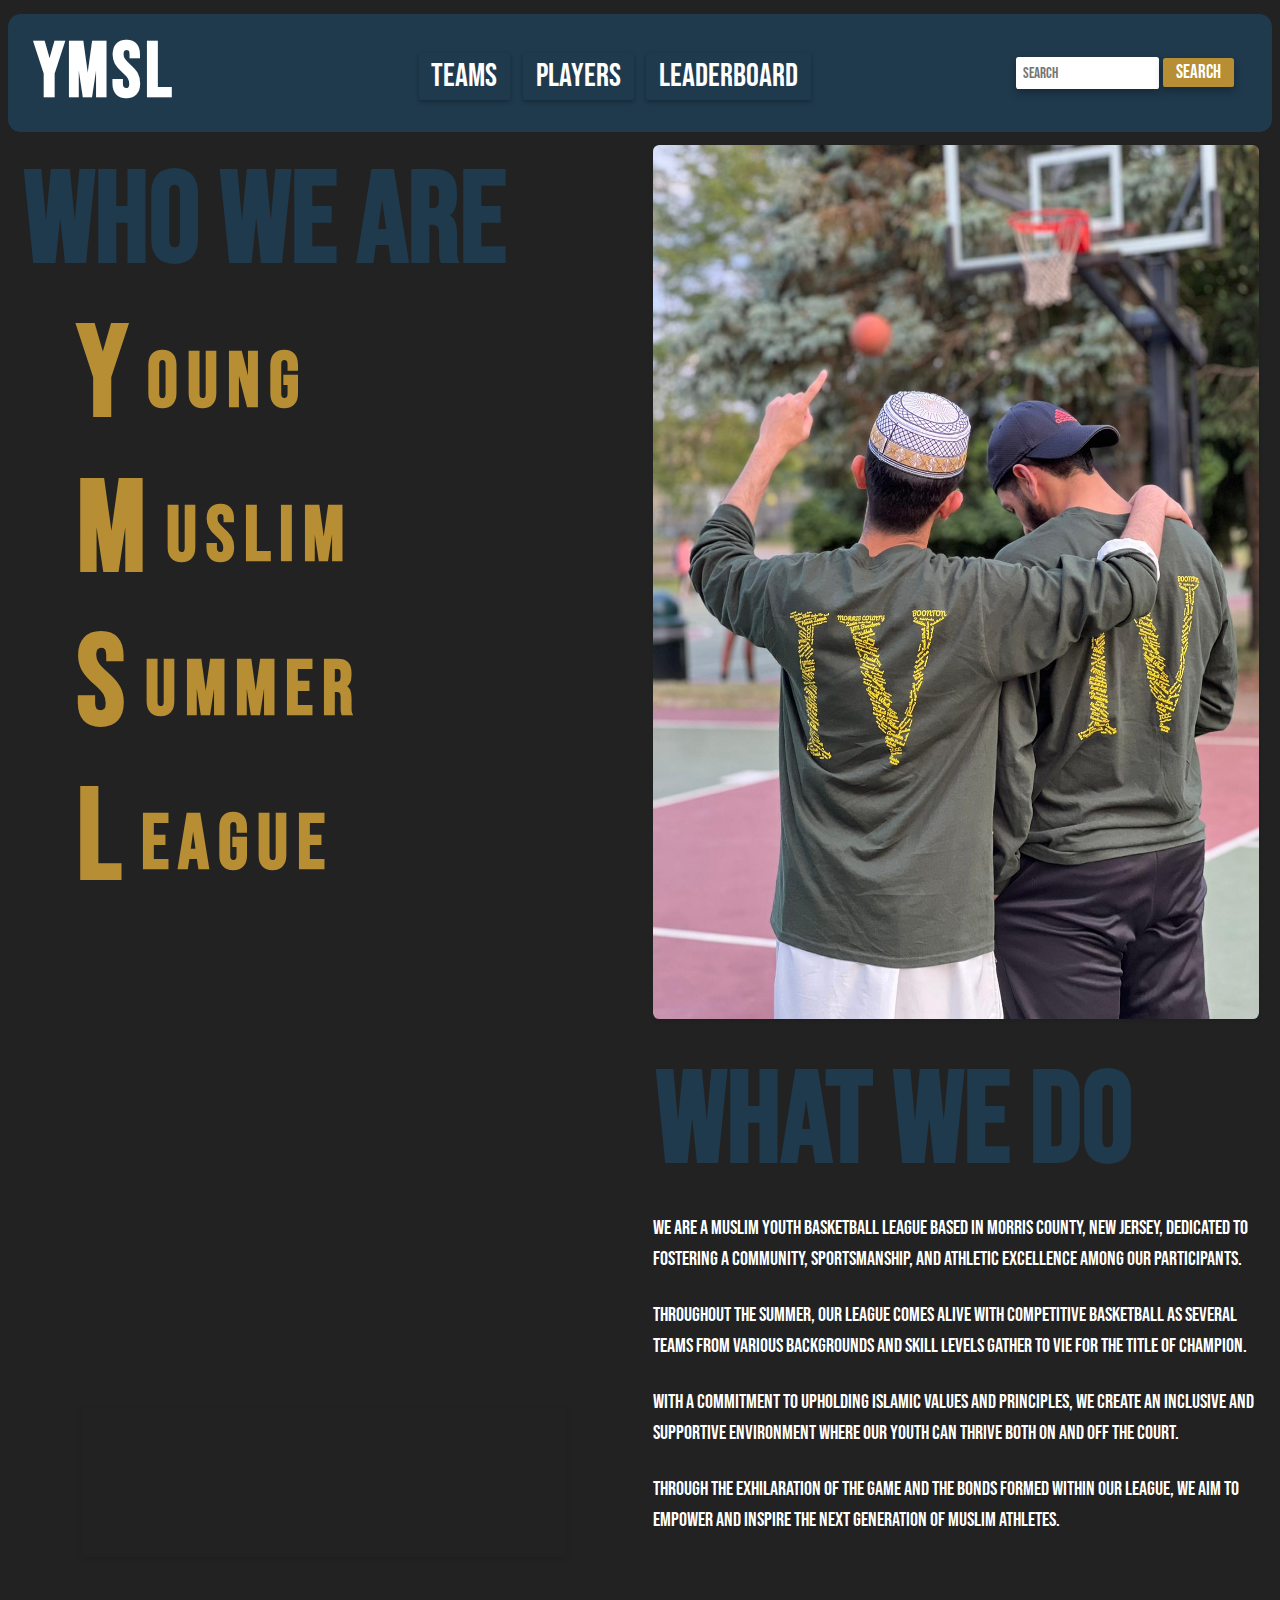
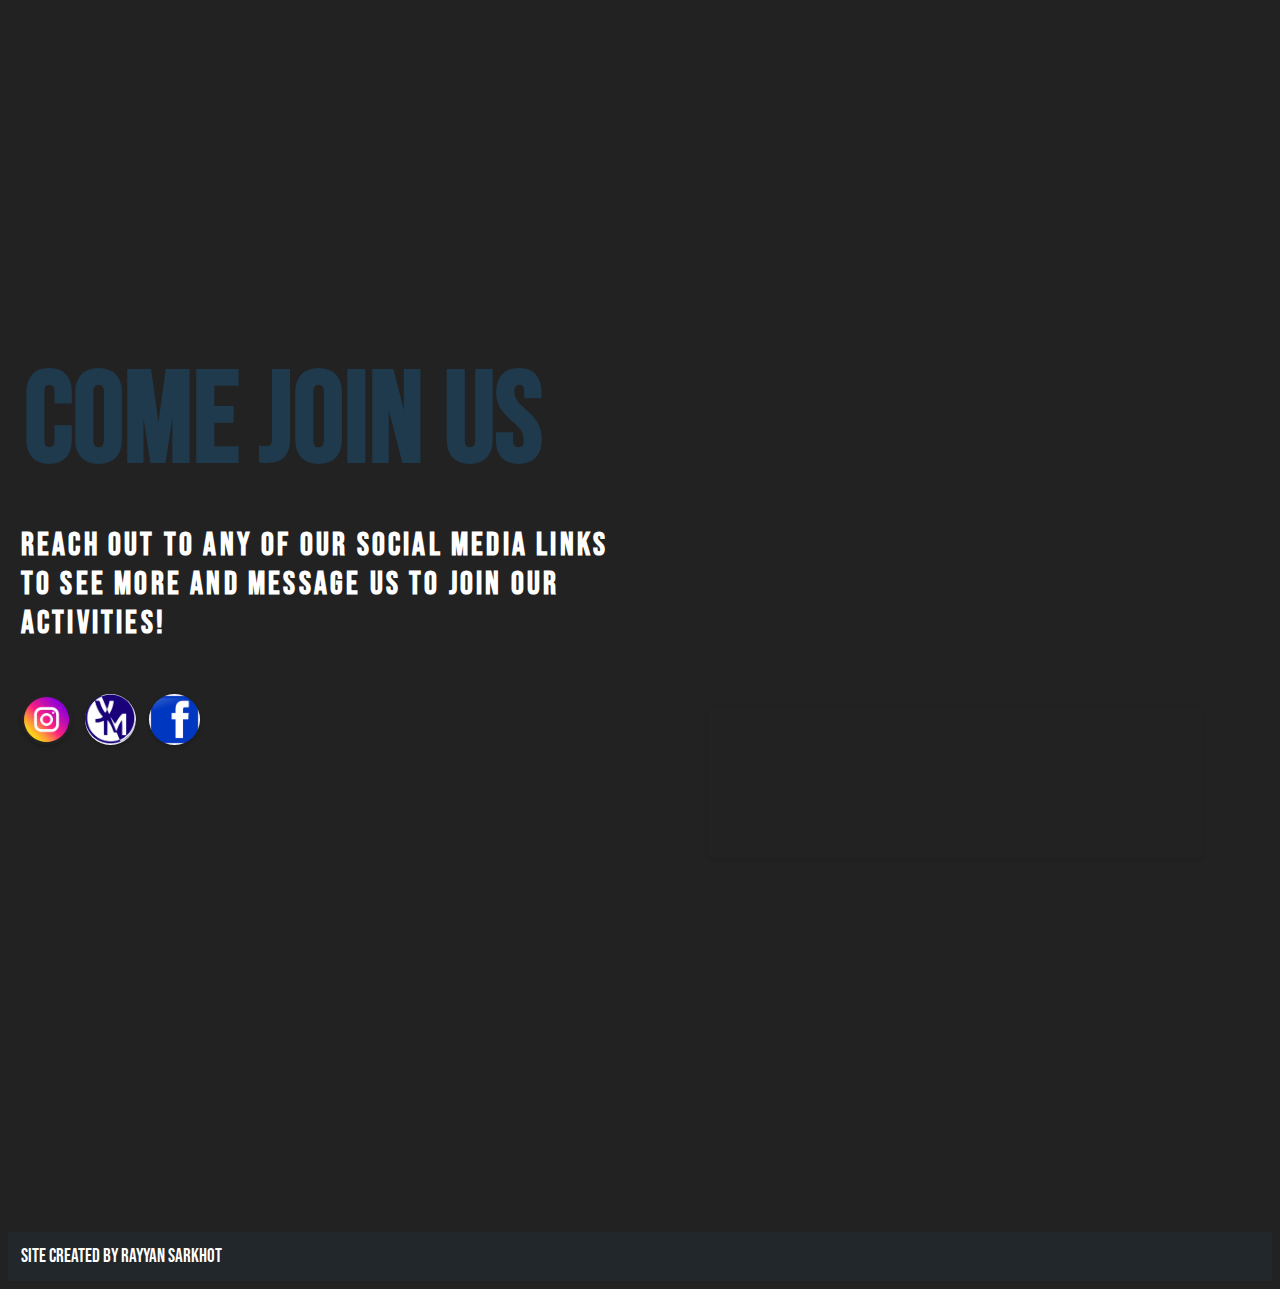
==== ymsl/html/index.html @ 7df89f5a "Have to display Gsheet data in table format with filters." ====
<!DOCTYPE html>
<html lang="en">

<head>
    <meta charset="UTF-8">
    <meta name="viewport" content="width=device-width, initial-scale=1.0">
    <title>YMSL</title>
    <link rel="stylesheet" href="../css/index.css">
    <link href="https://fonts.googleapis.com/css2?family=Bebas+Neue&display=swap" rel="stylesheet">
</head>

<body>

    <header>
        <h1><a href="index.html">YMSL</a></h1>

        <nav>
            <ul>
                <li><a href="teams.html">Teams</a></li>
                <li><a href="players.html">Players</a></li>
                <li><a href="leaderboard.html">Leaderboard</a></li>
            </ul>
        </nav>

        <div class="search-bar">
            <input type="text" placeholder="Search">
            <button type="submit">Search</button>
        </div>

    </header>

    <div class="container">

        <div class="content">
            <h2>WHO WE ARE</h2>
            <div>
              <h3>Y</h3><h4>oung</h4>
            </div>
            <div>
              <h3>M</h3><h4>uslim</h4>
            </div>
            <div>
              <h3>S</h3><h4>ummer</h4>
            </div>
            <div>
              <h3>L</h3><h4>eague</h4>
            </div>
          </div>          

        <div class="image">
          <img src="../media/indexPage/introImage.jpg" alt="Image">
        </div>

    </div>
   
    <div class="container">
      <div class="video-container">
        <video autoplay loop muted>
          <source src="../media/indexPage/introVideo.mp4" type="video/mp4">
          Your browser does not support the video tag.
        </video>
      </div>
  
      <div class="content">
        <h2>WHAT WE DO</h2>
        <p>We are a Muslim youth basketball league based in Morris County, New Jersey, dedicated to fostering
            a community, sportsmanship, and athletic excellence among our participants.
        </p>
        <p>Throughout the summer, our league comes alive with competitive basketball as several teams 
          from various backgrounds and skill levels gather to vie for the title of champion. 
        </p>
        <p>With a commitment to upholding Islamic values and principles, we create an inclusive and supportive 
          environment where our youth can thrive both on and off the court. 
        </p>
        <p>Through the exhilaration of the game and the bonds formed within our league, we aim to empower and 
          inspire the next generation of Muslim athletes.</p>
      </div>
    </div>
       
    <div class="container">       

      <div class="content">
        <h2>COME JOIN US</h2>
        <h5>Reach out to any of our social media links to see more and message us to join our activities!<h5>

        <div class="social-media-links">
          <a href="https://www.instagram.com/ym.mc.brothers/" target="_blank" rel="noopener noreferrer">
            <img src="../media/indexPage/instagramIcon.png" alt="Instagram">
          </a>
          <a href="https://ymsite.com/" target="_blank" rel="noopener noreferrer">
            <img src="../media/indexPage/ymIcon.png" alt="YoungMuslims">
          </a>
          <a href="https://www.facebook.com/ymnewjersey/" target="_blank" rel="noopener noreferrer">
            <img src="../media/indexPage/facebookIcon.png" alt="Facebook">
          </a>
        </div>

      </div>
      
      <div class="video-container">
        <video autoplay loop muted>
          <source src="../media/indexPage/introVideo2.mp4" type="video/mp4">
          Your browser does not support the video tag.
        </video>
      </div>

    </div>

</body>

<footer>
  <div class="footer-content">
    <p>Site created by Rayyan Sarkhot</p>
  </div>
</footer>


</html>
---- ymsl/css/index.css ----
/* Color Palette */
:root {
  --primary-color: #1f3a4d;    /* Dark Blue */
  --secondary-color: #b78e33;  /* Gold */
  --background-color: #222222; /* Dark Gray */
  --accent-color: #444444;     /* Charcoal Gray */
}

body {
  background-color: var(--background-color);
  padding-top: .5vw;;
}

header {
  display: flex;
  justify-content: space-between;
  align-items: center;
  padding: 1vw;
  background-color: var(--primary-color);
  color: #fff;
  border-radius: 1vw; /* Add border-radius for rounded corners */
}

header h1 {
  font-size: 6vw;
  margin: 0;
  letter-spacing: 0.05em;
  font-family: 'Bebas Neue';
  padding-left: 1vw;
  /* Adjust font size as needed */
  
}

header h1 a {
  color: #fff; /* Added color to override the default hyperlink color */
  text-decoration: none; /* Removed underline */
}


.search-bar {
  margin-right: 2vw;
}

.search-bar input {
  padding: 0.5vw;
  font-size: 1.2vw;
  /* Adjust padding and font size as needed */
  border: none;
  border-radius: 0.2vw;
  font-family: 'Bebas Neue';
  background-color: #fff;
  box-shadow: 0 4px 8px rgba(0, 0, 0, 0.3); /* Apply box shadow */
}

.search-bar button {
  padding: 0.25vw 1vw;
  font-size: 1.5vw;
  /* Adjust padding and font size as needed */
  background-color: var(--secondary-color);
  color: #fff;
  border: none;
  border-radius: 0.2vw;
  cursor: pointer;
  font-family: 'Bebas Neue';
  box-shadow: 0 4px 8px rgba(0, 0, 0, 0.3); /* Apply box shadow */
}

.search-bar button:hover {
  transform: translateY(-1px);
  box-shadow: 0 6px 12px rgba(0, 0, 0, 0.4); /* Increased box-shadow size and opacity on hover */
}


nav {
  font-family: 'Bebas Neue';
  font-size: 2.5vw;
  margin-left: 4vw;
}
nav ul {
  list-style: none;
  padding: 0;
  margin: 0;
  display: flex;
}

nav li {
  display: inline;
  margin-right: 1vw;
  font-size: 3.5vw;
}

nav a {
  text-decoration: none;
  color: #fff;
  font-size: 2.5vw;
  padding: 0.3vw 1vw;
  border-radius: 0.2vw;
  background-color: var(--primary-color);
  transition: background-color 0.3s, transform 0.3s, box-shadow 0.3s; /* Added transform and box-shadow transitions */
  display: inline-block;
  box-shadow: 0 2px 4px rgba(0, 0, 0, 0.3); /* Added box-shadow */
}

nav a:hover {
  background-color: var(--secondary-color);
  transform: translateY(-1px); /* Added a slight upward translation */
  box-shadow: 0 4px 8px rgba(0, 0, 0, 0.4); /* Increased box-shadow size on hover */
}



.container {
  display: flex;
  font-family: 'Bebas Neue';
  min-height: 100vh; /* Use min-height instead of height */
  flex-wrap: wrap; /* Allow content to wrap to the next line */
}

.content {
  flex: 1;
  padding: 1vw;
  display: flex;
  flex-direction: column;
  justify-content: flex-start;
  align-items: flex-start;
  text-align: left;
}

.content h2 {
  font-size: 10vw;
  margin-bottom: 0.1vw;
  margin-top: 0.1vw;
  color: var(--primary-color);
  padding-left: 0.25vw;
}

.content div {
  display: flex;
  align-items: center;
  margin-bottom: 0.5vw;
}

.content h3,
.content h4 {
  margin: 0;
  margin-left: 0.9vw;
  color: var(--secondary-color);
  letter-spacing: 1vh; /* Adjust the value as needed */

}
.content h3 {
  font-size: 10vw;
  margin-bottom: -0.4vw;
  padding-left: 5vh;

}

.content h4 {
  margin-left: 0.1vw;
  margin-top: 1.3vw;
  font-size: 6vw;
  padding-left: 1vh;
}

.image {
  flex: 1;
  padding: 1vw;
  display: flex;
  justify-content: center;
  align-items: center;
}

.image img {
  max-width: 100%;
  height: 100%;
  /* max-height: 100%; */
  border-radius: 0.5vw;
  box-shadow: 0 2px 4px rgba(0, 0, 0, 0.1);
}

.video-container {
  flex: 1;
  padding: 1vw;
  display: flex;
  justify-content: center;
  align-items: center;
}

.video-container video {
  width: 80%; /* Adjust the width as desired */
  height: auto;
  max-height: 80vh; /* Adjust the maximum height as desired */
  border-radius: 0.5vw;
  box-shadow: 0 2px 4px rgba(0, 0, 0, 0.1);
  outline: none;
  transition: box-shadow 0.3s ease-in-out;
}

.video-container video:hover {
  box-shadow: 0 4px 8px rgba(0, 0, 0, 0.2);
}

.video-container::before {
  content: "";
  position: absolute;
  top: 0;
  left: 0;
  width: 100%;
  height: 100%;
  /* background-color: rgba(0, 0, 0, 0.5); */
  z-index: -1;
  opacity: 0;
  transition: opacity 0.3s ease-in-out;
}

.video-container:hover::before {
  opacity: 1;
}

.video-container::before:hover {
  cursor: pointer;
}

.video-container:hover video {
  transform: scale(1.02);
}

.content p {
  font-size: 1.6vw; /* Adjust the font size as desired */
  line-height: 1.5; /* Adjust the line height as desired */
  color: #fff; /* Change the text color if needed */
  margin: 1vw 0; /* Adjust the margin as desired */
}

.content h5 {
  font-size: 2.5vw; /* Adjust the font size as desired */
  color: var(--primary-color);
  margin-top: 2vw;
  margin-bottom: 1vw;
  text-transform: uppercase; /* Convert text to uppercase */
  letter-spacing: 0.1em; /* Add letter spacing */
  color: #fff;
}

.social-media-links {
  display: flex;
  margin-top: 1vw;
}

.social-media-links a {
  display: inline-block;
  margin-right: 1vw;
  width: 4vw; /* Adjust the width as desired */
  height: 4vw; /* Adjust the height as desired */
  border-radius: 50%;
  overflow: hidden;
  transition: transform 0.3s ease-in-out, background-color 0.3s ease-in-out;
  box-shadow: 0 2px 4px rgba(0, 0, 0, 0.2);
}

.social-media-links img {
  width: 100%;
  height: 100%;
  object-fit: cover;
  transition: transform 0.3s ease-in-out;
}

.social-media-links a:hover {
  transform: scale(1.1); /* Add a scaling effect on hover */
  background-color: var(--secondary-color); /* Change the background color on hover */
}

.social-media-links img:hover {
  transform: scale(1.2); /* Add a scaling effect on hover */
}

footer {
  background-color: rgba(31, 58, 77, 0.2); /* Adjust the RGBA values and opacity as desired */
  color: #fff;
  padding: 1vw;
  font-family: 'Bebas Neue';
}

.footer-content {
  text-align: left;
}

.footer-content p {
  margin: 0;
  font-size: 1.5vw;
}
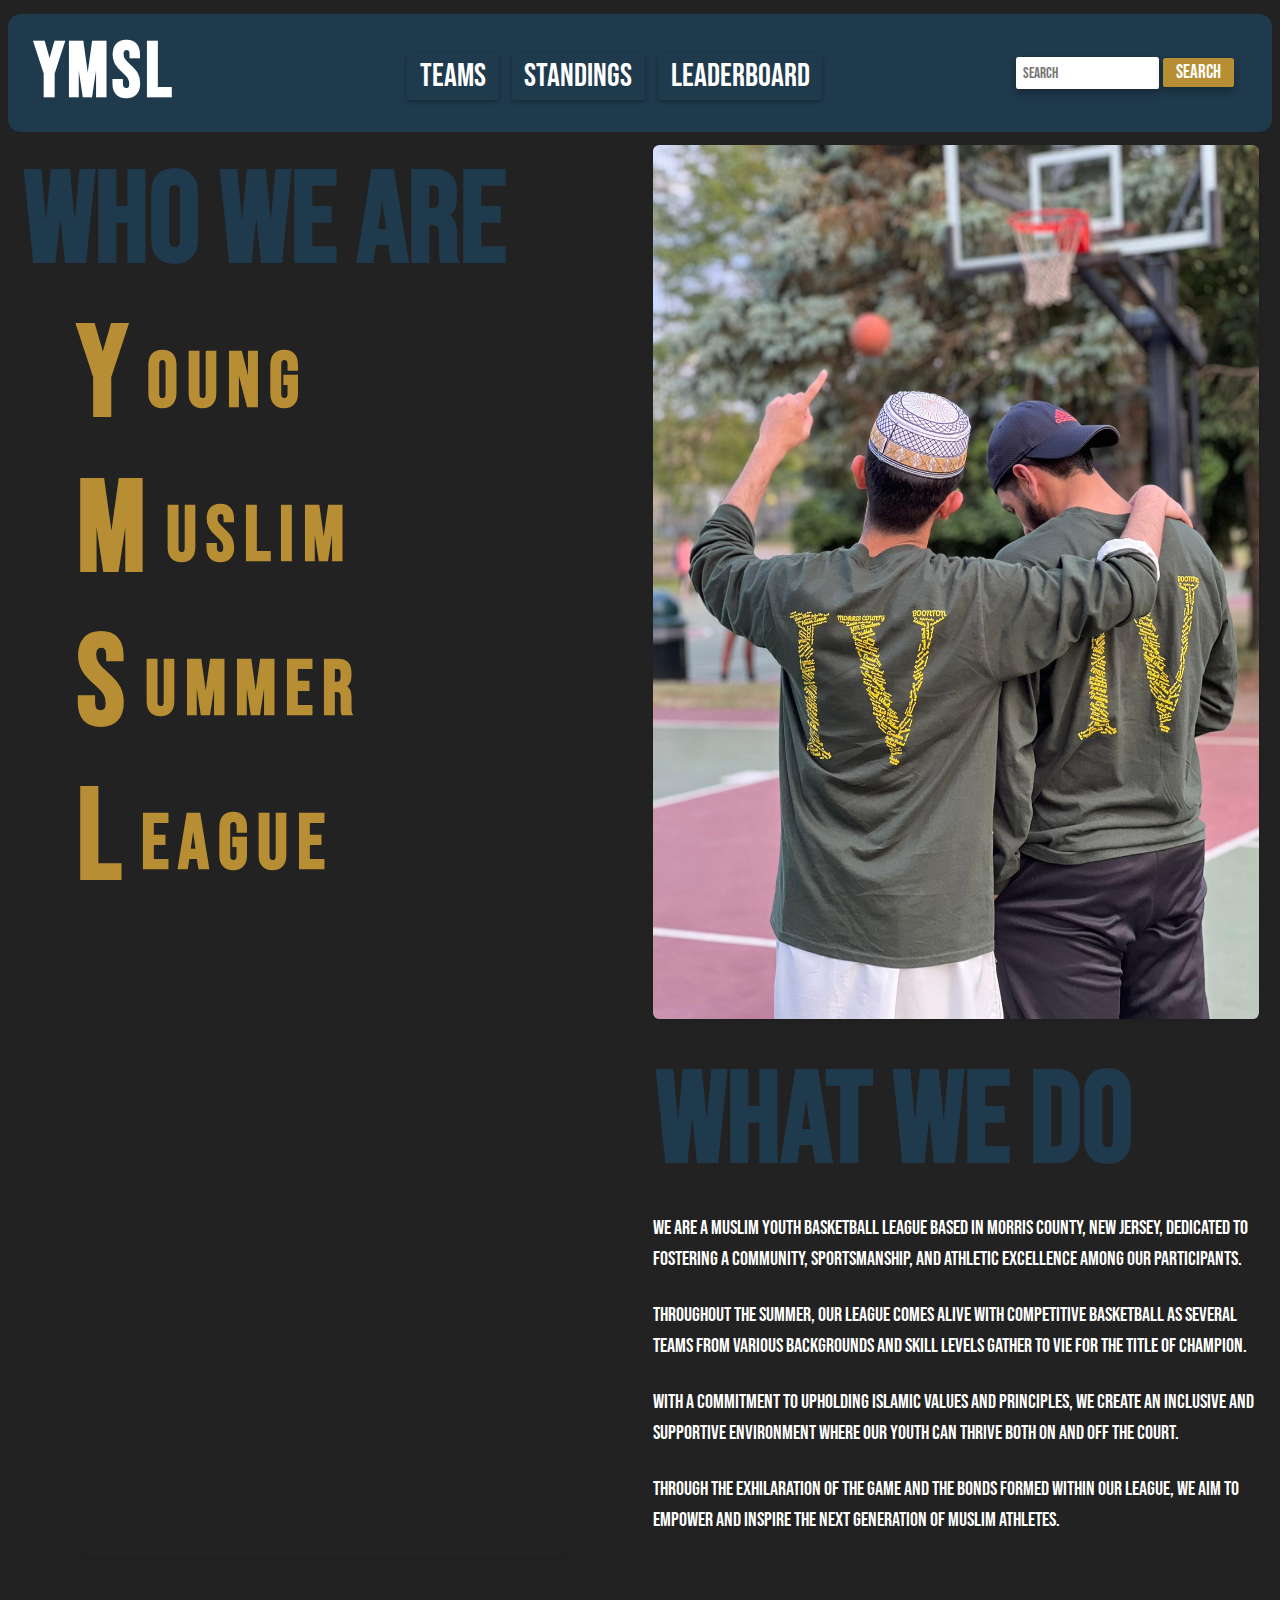
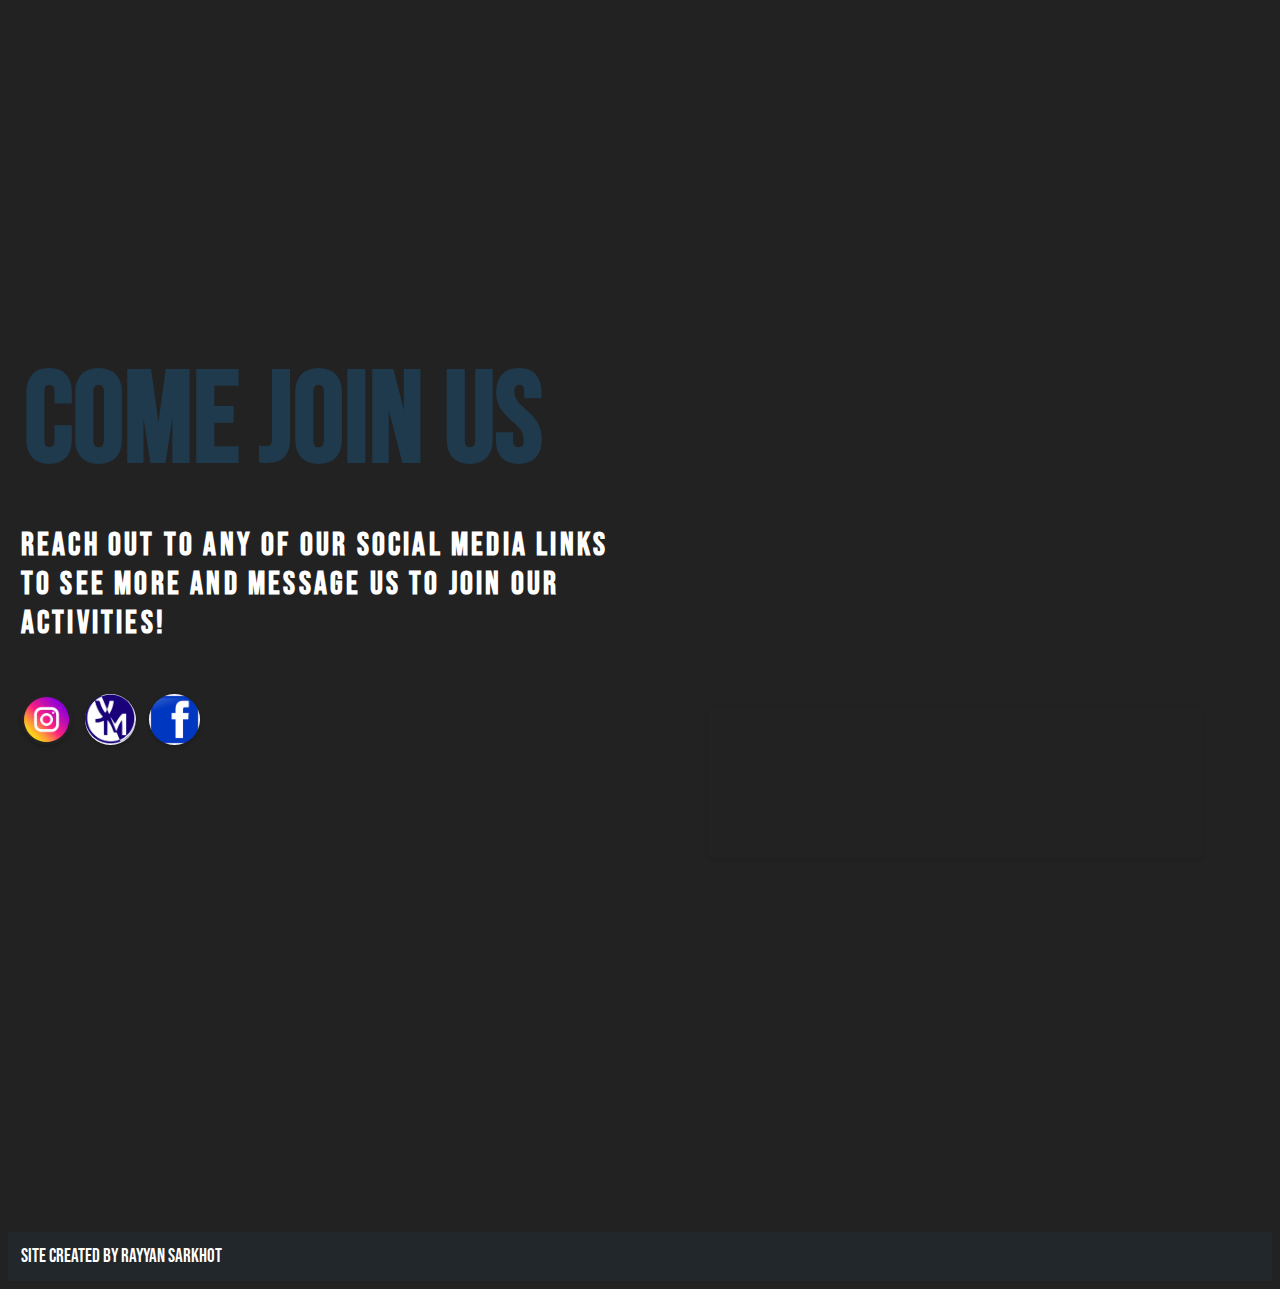
==== commit 4c9c5532: "Need to optimize webscraping time" ====
--- a/ymsl/html/index.html
+++ b/ymsl/html/index.html
@@ -17,7 +17,7 @@
         <nav>
             <ul>
                 <li><a href="teams.html">Teams</a></li>
-                <li><a href="players.html">Players</a></li>
+                <li><a href="standings.html">Standings</a></li>
                 <li><a href="leaderboard.html">Leaderboard</a></li>
             </ul>
         </nav>
